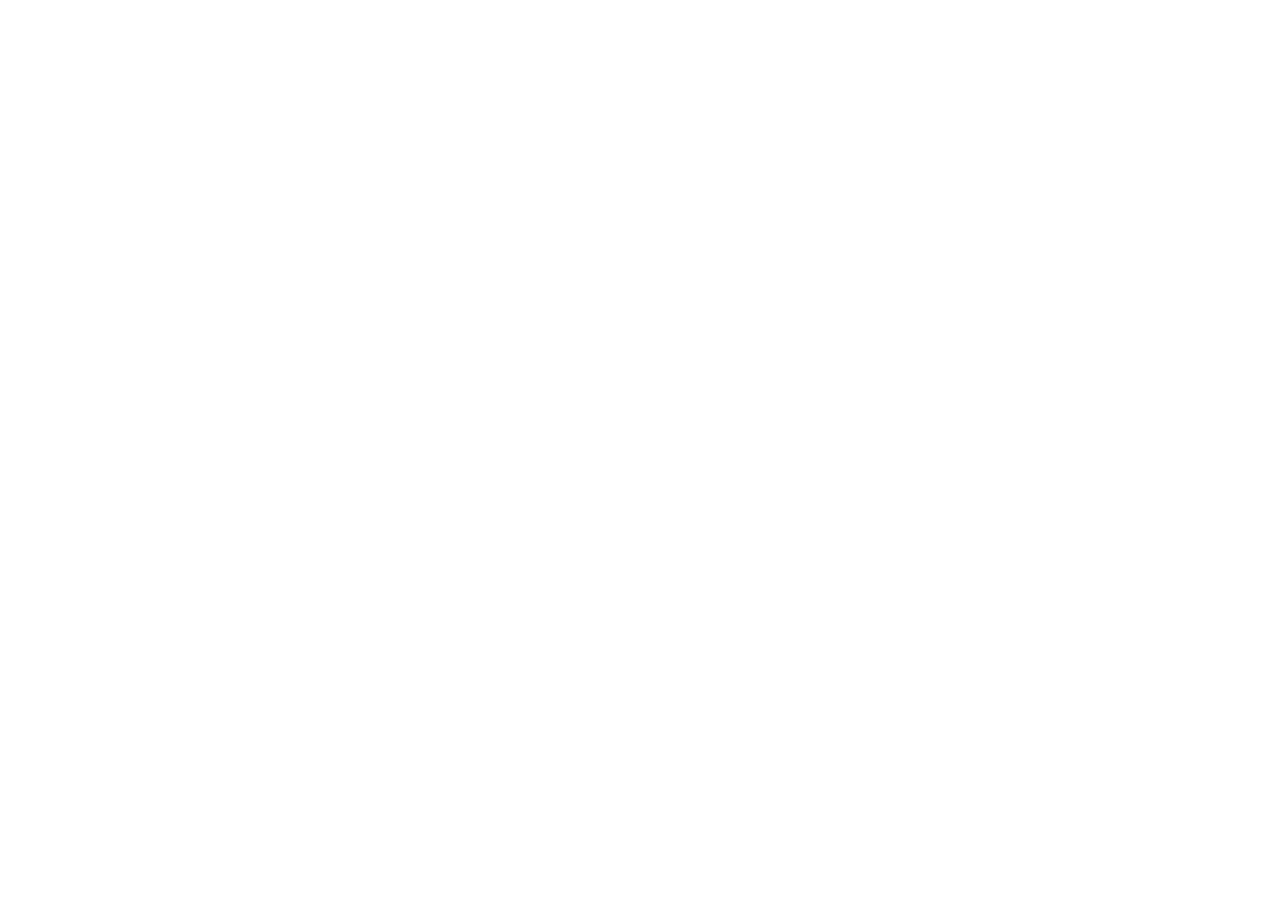
==== index.html @ cd2b89f3 "Update and rename Coração.html to index.html" ====
<!DOCTYPE html>
<html>
  <head>
    <title>Gráfico da Equação</title>
    <script src="https://cdn.jsdelivr.net/npm/chart.js"></script>
  </head>
  <body>
    <canvas id="myChart"></canvas>

    <script>
      // Função para calcular os valores da equação
      function calcularEquacao(x) {
        return (
          Math.sqrt(Math.cos(x)) * Math.cos(300 * x) +
          (Math.sqrt(Math.abs(x)) - 0.7) * Math.pow(4 - x * x, 0.01)
        );
      }

      // Preparar dados para o gráfico
      const data = {
        labels: [],
        datasets: [
          {
            label: "Equação",
            borderColor: "rgba(75, 192, 192, 1)",
            borderWidth: 1,
            fill: false,
            data: [],
          },
        ],
      };

      // Preencher os dados com valores calculados
      const step = 0.01;
      for (let x = -4.5; x <= 4.5; x += step) {
        data.labels.push(x);
        data.datasets[0].data.push(calcularEquacao(x));
      }

      // Configurações do gráfico
      const config = {
        type: "line",
        data: data,
        options: {
          scales: {
            x: {
              type: "linear",
              position: "bottom",
            },
            y: {
              min: -2,
              max: 2,
            },
          },
        },
      };

      // Renderizar o gráfico no elemento canvas
      const ctx = document.getElementById("myChart").getContext("2d");
      new Chart(ctx, config);
    </script>
  </body>
</html>
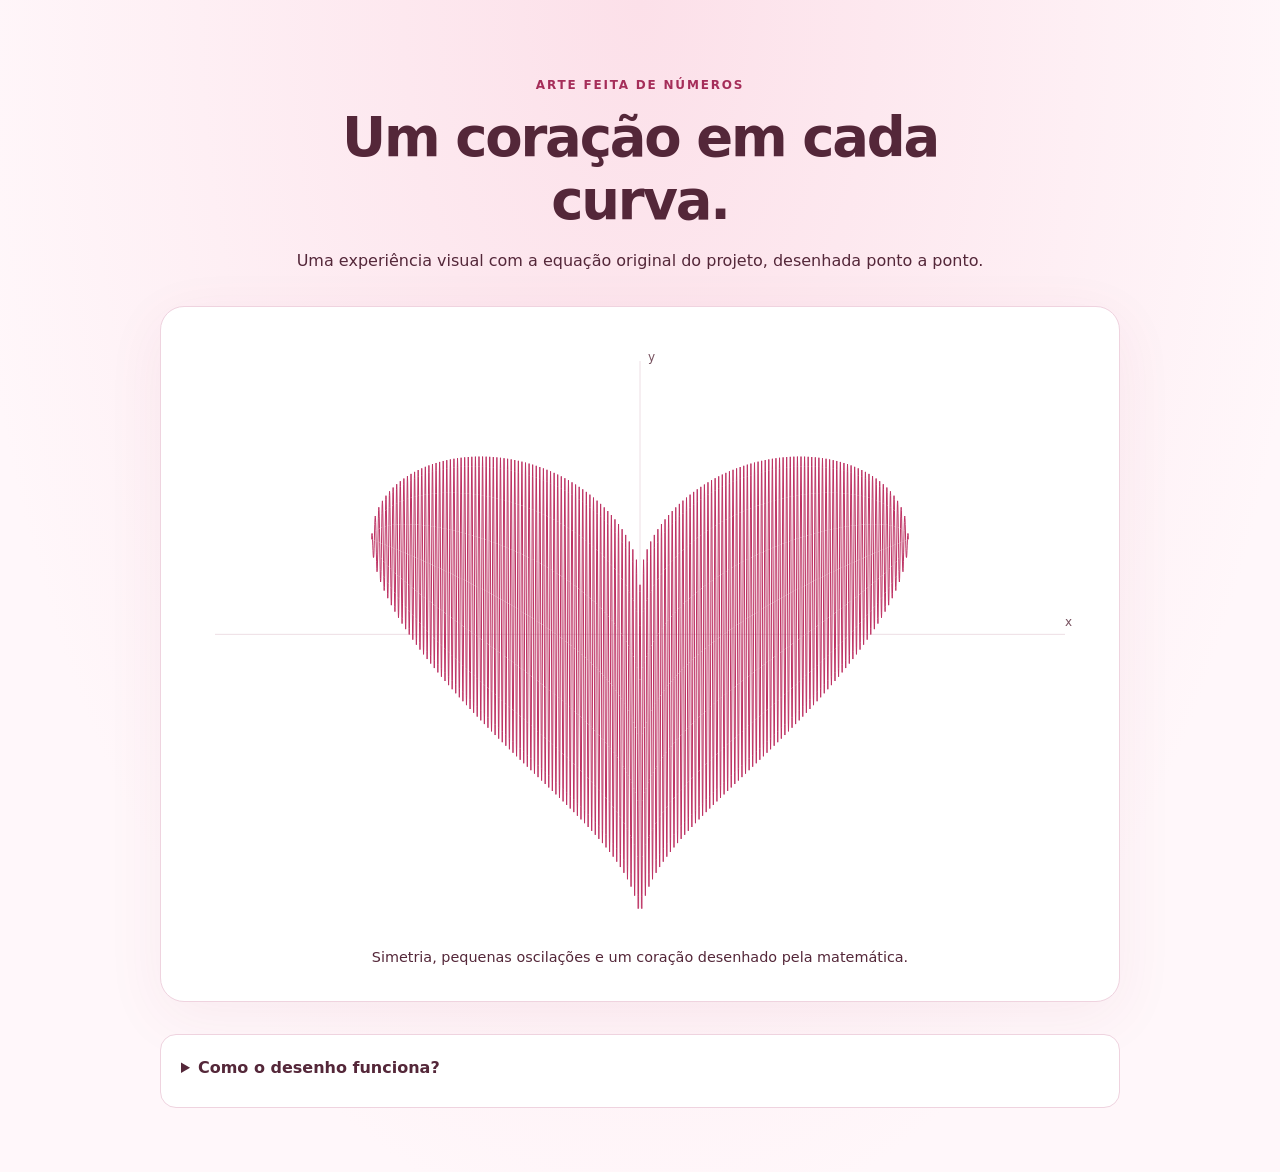
==== commit 47b56764: "Melhora interface, acessibilidade e documentação do projeto" ====
--- a/index.html
+++ b/index.html
@@ -1,63 +1,11 @@
-<!DOCTYPE html>
-<html>
-  <head>
-    <title>Gráfico da Equação</title>
-    <script src="https://cdn.jsdelivr.net/npm/chart.js"></script>
-  </head>
-  <body>
-    <canvas id="myChart"></canvas>
-
-    <script>
-      // Função para calcular os valores da equação
-      function calcularEquacao(x) {
-        return (
-          Math.sqrt(Math.cos(x)) * Math.cos(300 * x) +
-          (Math.sqrt(Math.abs(x)) - 0.7) * Math.pow(4 - x * x, 0.01)
-        );
-      }
-
-      // Preparar dados para o gráfico
-      const data = {
-        labels: [],
-        datasets: [
-          {
-            label: "Equação",
-            borderColor: "rgba(75, 192, 192, 1)",
-            borderWidth: 1,
-            fill: false,
-            data: [],
-          },
-        ],
-      };
-
-      // Preencher os dados com valores calculados
-      const step = 0.01;
-      for (let x = -4.5; x <= 4.5; x += step) {
-        data.labels.push(x);
-        data.datasets[0].data.push(calcularEquacao(x));
-      }
-
-      // Configurações do gráfico
-      const config = {
-        type: "line",
-        data: data,
-        options: {
-          scales: {
-            x: {
-              type: "linear",
-              position: "bottom",
-            },
-            y: {
-              min: -2,
-              max: 2,
-            },
-          },
-        },
-      };
-
-      // Renderizar o gráfico no elemento canvas
-      const ctx = document.getElementById("myChart").getContext("2d");
-      new Chart(ctx, config);
-    </script>
-  </body>
-</html>
+<!DOCTYPE html>
+<html lang="pt-BR">
+<head><meta charset="UTF-8"><meta name="viewport" content="width=device-width, initial-scale=1">
+<title>Gráfico do Coração | Arte matemática</title><link rel="stylesheet" href="./style.css"><script src="./script.js" defer></script></head>
+<body><main><header><p class="eyebrow">Arte feita de números</p><h1>Um coração em cada curva.</h1>
+<p>Uma experiência visual com a equação original do projeto, desenhada ponto a ponto.</p></header>
+<figure><div class="chart"><canvas id="myChart" role="img" aria-label="Gráfico da equação do coração, simétrico em torno do eixo vertical.">Seu navegador não suporta canvas. A equação está descrita logo abaixo.</canvas></div>
+<figcaption>Simetria, pequenas oscilações e um coração desenhado pela matemática.</figcaption></figure>
+<details><summary>Como o desenho funciona?</summary><p>A curva combina cosseno, raiz quadrada e potência:</p><code>y = √cos(x) · cos(300x) + (√|x| − 0,7) · (4 − x²)^0,01</code>
+<p>O gráfico mostra apenas valores reais, de −π/2 a π/2. Fora desse trecho, a raiz de cos(x) não é real dentro do intervalo original de −2 a 2.</p>
+<p>Não há bibliotecas externas, coleta de dados ou animação automática.</p></details></main></body></html>
--- a/style.css
+++ b/style.css
@@ -0,0 +1,15 @@
+* { box-sizing: border-box; }
+:root { font-family: system-ui, sans-serif; color: #542739; background: #fff7fa; }
+body { margin: 0; line-height: 1.6; background: radial-gradient(ellipse at top, #fce0e9, transparent 75%); }
+main { width: min(100% - 2rem, 960px); margin: auto; padding: clamp(2rem, 6vw, 4rem) 0; }
+header { text-align: center; max-width: 720px; margin: auto; }
+h1 { font-size: clamp(2rem, 5vw, 3.4rem); line-height: 1.15; letter-spacing: -.04em; margin: .5rem 0 1rem; }
+.eyebrow { text-transform: uppercase; letter-spacing: .15em; font-size: .75rem; font-weight: 700; color: #a52d59; }
+figure { margin: 2rem 0; background: white; border: 1px solid #efd3df; border-radius: 1.5rem; padding: clamp(.5rem, 3vw, 1.5rem); box-shadow: 0 15px 60px #9f285510; }
+.chart { position: relative; width: 100%; aspect-ratio: 1.5; min-height: 260px; }
+canvas { display: block; width: 100%; height: 100%; }
+figcaption { text-align: center; font-size: .9rem; margin: .5rem; }
+details { padding: 1.25rem; border-radius: 1rem; background: #fff; border: 1px solid #efd3df; }
+summary { cursor: pointer; font-weight: 700; min-height: 32px; }
+summary:focus-visible { outline: 3px solid #a52d59; outline-offset: 5px; }
+code { overflow-wrap: anywhere; }
